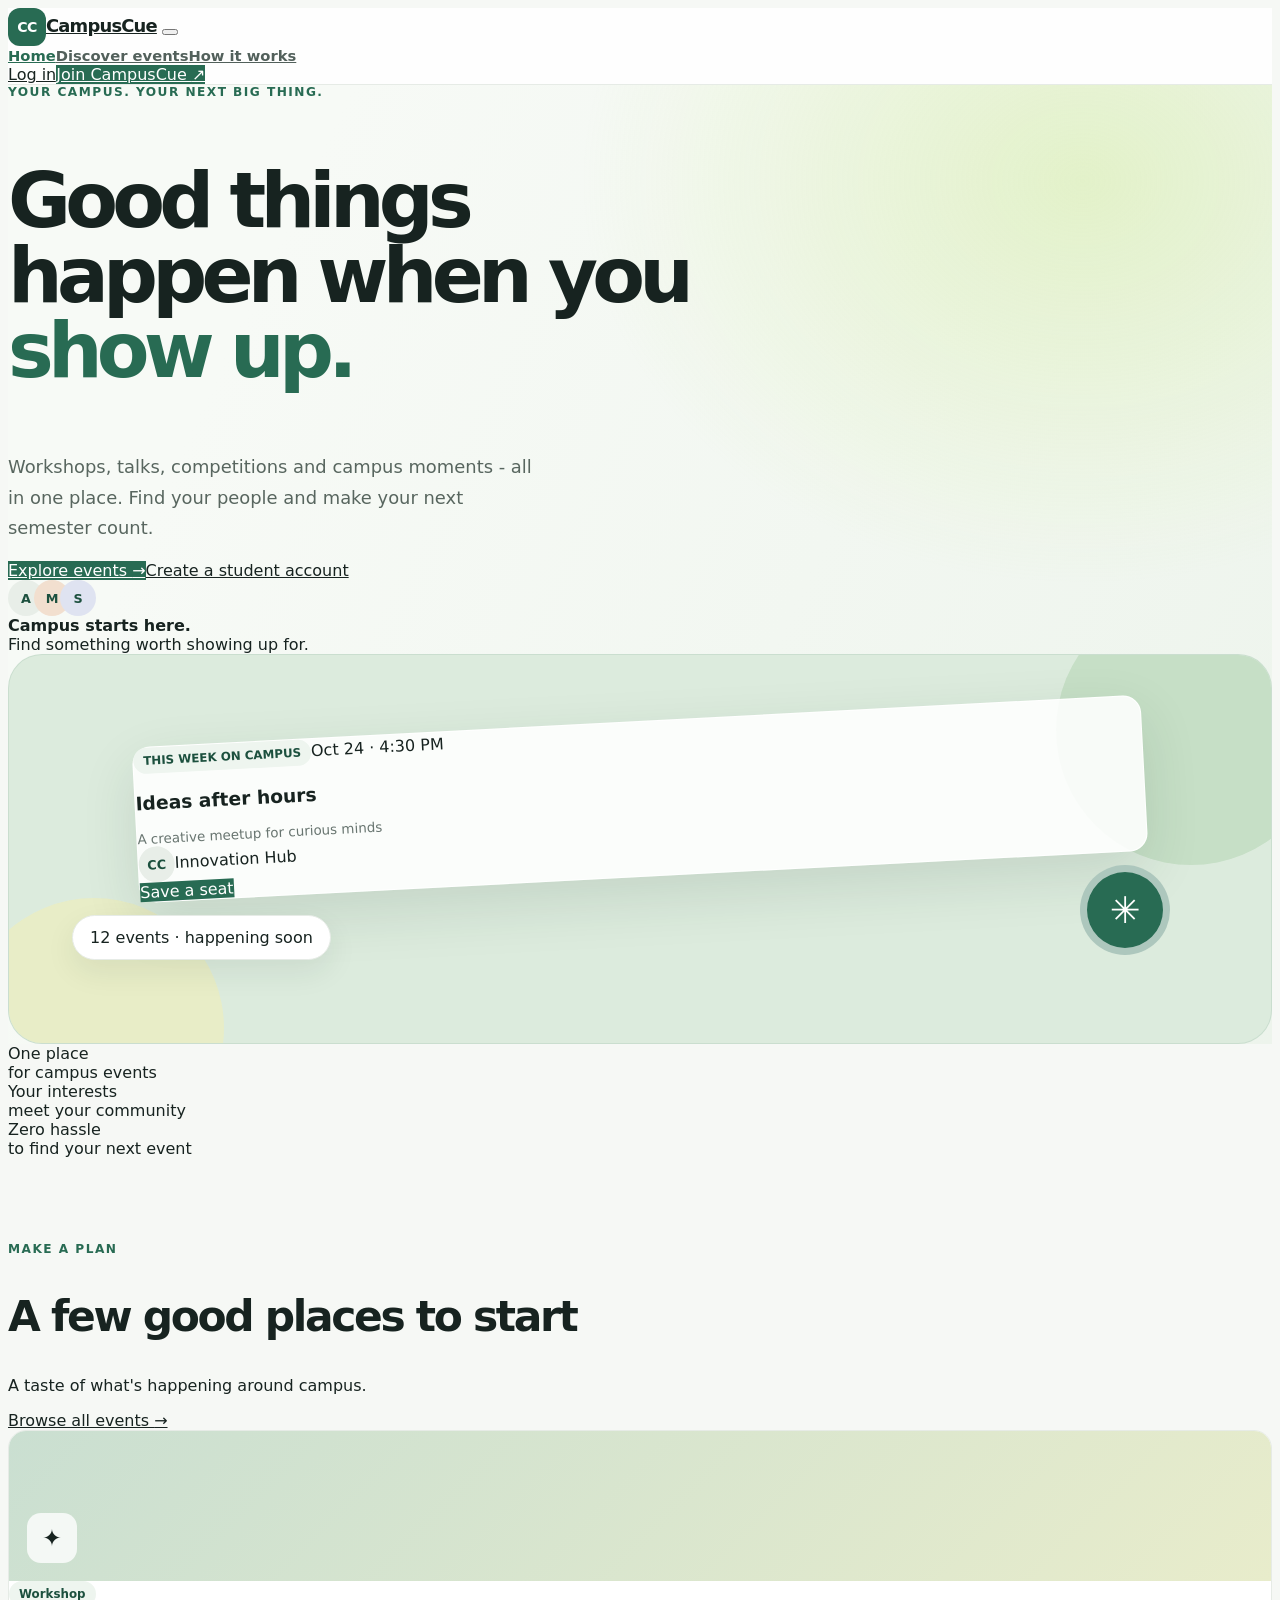
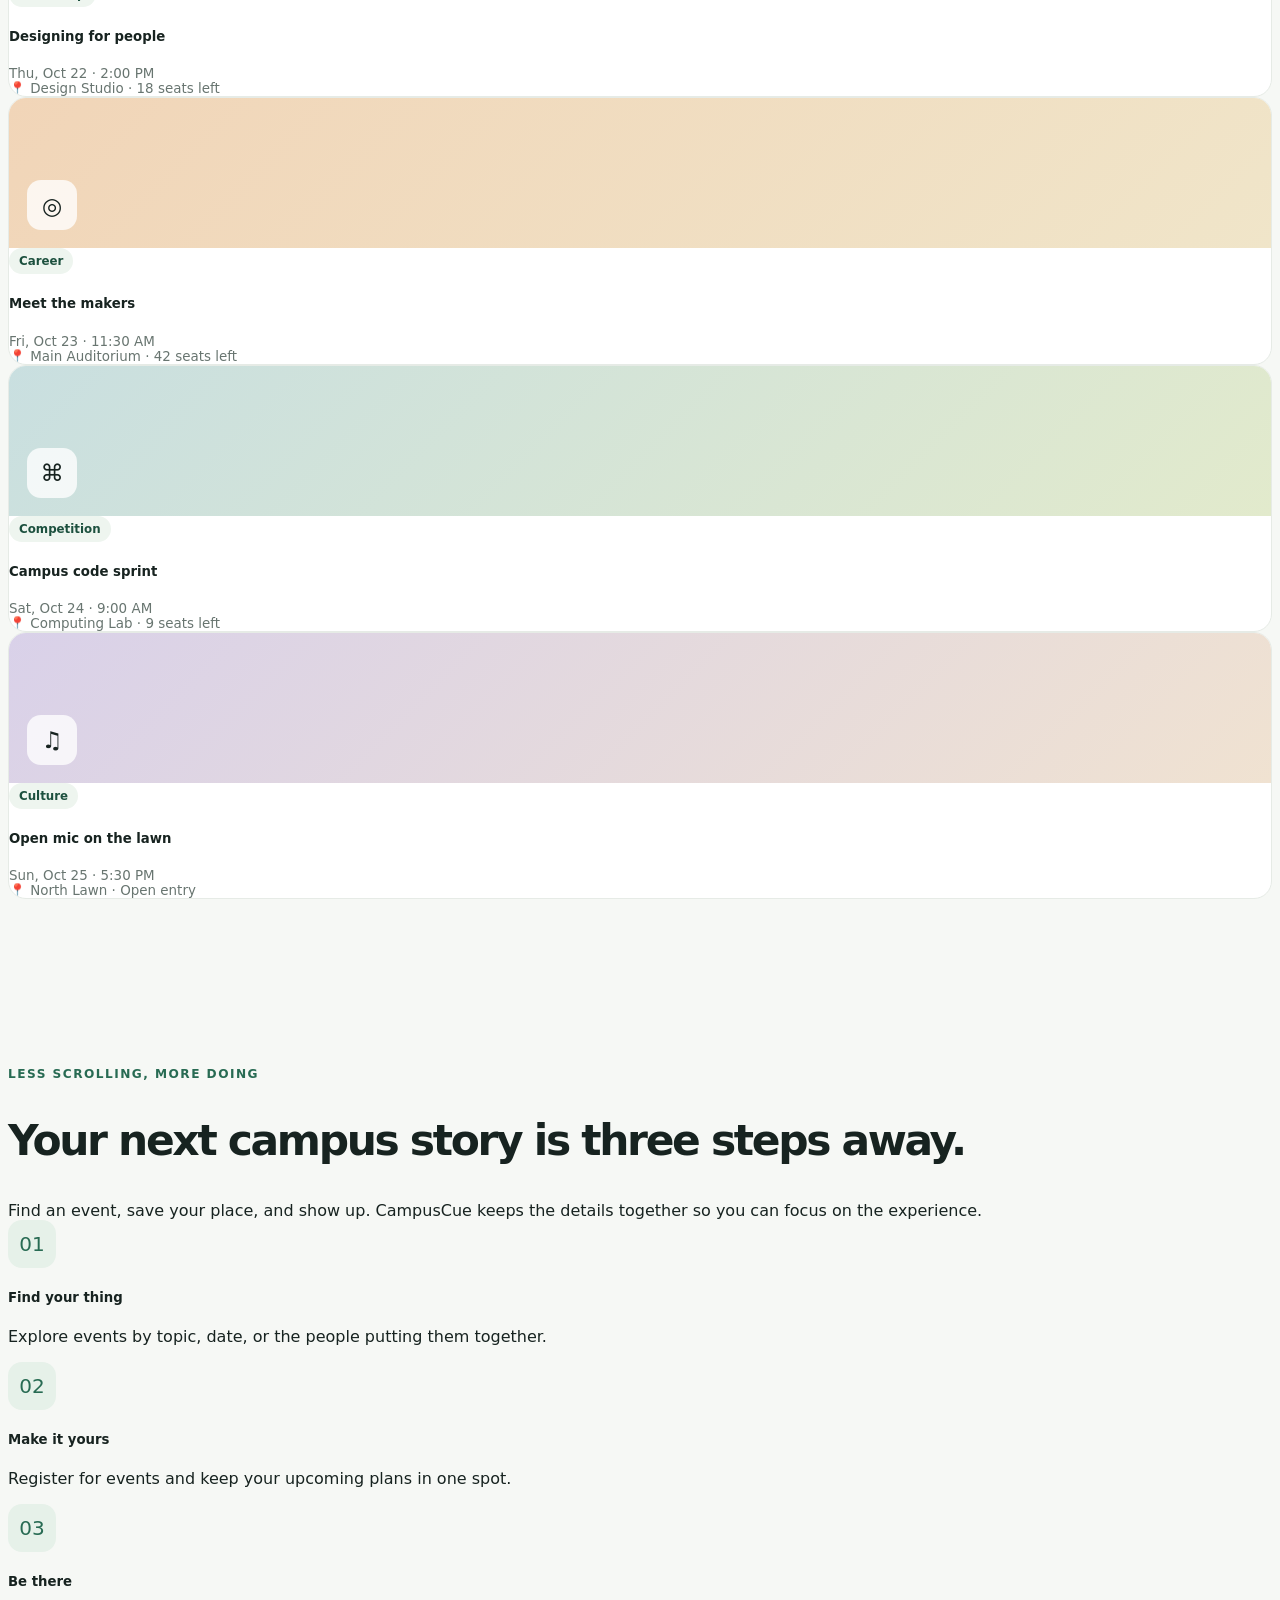
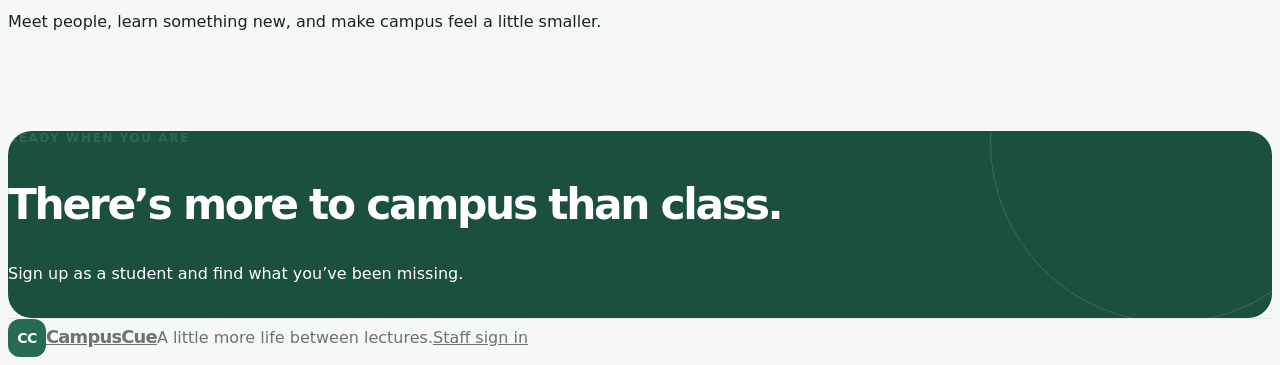
==== wwwroot/static/index.html @ 70c1e943 "First deliverable: add wwwroot/static folder" ====
<!doctype html>
<html lang="en">
<head>
  <meta charset="utf-8"><meta name="viewport" content="width=device-width, initial-scale=1">
  <meta name="description" content="Find and join the moments that make campus life memorable.">
  <title>CampusCue | Campus life, in the know</title>
  <link href="../lib/bootstrap/dist/css/bootstrap.min.css" rel="stylesheet"><link href="assets/campuscue.css" rel="stylesheet">
</head>
<body>
<nav class="navbar navbar-expand-lg site-nav sticky-top"><div class="container py-2">
  <a class="navbar-brand d-flex align-items-center gap-2" href="index.html"><span class="brand-mark">CC</span><span class="brand-name">CampusCue</span></a>
  <button class="navbar-toggler" type="button" data-bs-toggle="collapse" data-bs-target="#publicNav" aria-controls="publicNav" aria-expanded="false" aria-label="Toggle navigation"><span class="navbar-toggler-icon"></span></button>
  <div class="collapse navbar-collapse" id="publicNav"><div class="navbar-nav mx-auto gap-lg-3"><a class="nav-link active" href="index.html">Home</a><a class="nav-link" href="#events">Discover events</a><a class="nav-link" href="#how-it-works">How it works</a></div><div class="d-flex gap-2 mt-3 mt-lg-0"><a class="btn btn-outline-success px-3" href="login.html">Log in</a><a class="btn btn-brand px-3" href="signup.html">Join CampusCue <span aria-hidden="true">↗</span></a></div></div>
</div></nav>
<main>
  <section class="hero py-5 py-lg-0"><div class="container"><div class="row align-items-center g-4 py-lg-5" style="min-height:610px">
    <div class="col-lg-6 py-4"><div class="eyebrow mb-3">Your campus. Your next big thing.</div><h1>Good things happen when you <span style="color:var(--green)">show up.</span></h1><p class="lead mt-4">Workshops, talks, competitions and campus moments - all in one place. Find your people and make your next semester count.</p><div class="d-flex flex-wrap gap-3 mt-4"><a class="btn btn-brand btn-lg px-4" href="#events">Explore events <span aria-hidden="true">→</span></a><a class="btn btn-outline-dark btn-lg px-4" href="signup.html">Create a student account</a></div><div class="d-flex align-items-center gap-3 mt-5"><div class="d-flex"><span class="avatar border border-2 border-white">A</span><span class="avatar border border-2 border-white" style="margin-left:-10px;background:#f2dfcf">M</span><span class="avatar border border-2 border-white" style="margin-left:-10px;background:#dfe3f1">S</span></div><div class="small text-secondary"><strong class="text-dark">Campus starts here.</strong><br>Find something worth showing up for.</div></div></div>
    <div class="col-lg-6"><div class="hero-art"><div class="art-note art-main p-4"><div class="d-flex justify-content-between align-items-center"><span class="category-chip">THIS WEEK ON CAMPUS</span><span class="text-secondary small">Oct 24 · 4:30 PM</span></div><h3 class="mt-3 mb-1 fw-bold">Ideas after hours</h3><div class="event-meta">A creative meetup for curious minds</div><div class="d-flex justify-content-between align-items-center mt-4"><div class="d-flex align-items-center gap-2"><span class="avatar">CC</span><span class="small fw-semibold">Innovation Hub</span></div><span class="btn btn-sm btn-brand rounded-pill px-3">Save a seat</span></div></div><span class="event-orb" aria-hidden="true">✳</span><div class="stat-pill"><span class="fw-bold">12 events</span><span class="text-secondary small"> · happening soon</span></div></div></div>
  </div></div></section>
  <section class="py-4 bg-white border-bottom"><div class="container"><div class="row g-3 text-center"><div class="col-4"><div class="fw-bold fs-4">One place</div><div class="small text-secondary">for campus events</div></div><div class="col-4 border-start border-end"><div class="fw-bold fs-4">Your interests</div><div class="small text-secondary">meet your community</div></div><div class="col-4"><div class="fw-bold fs-4">Zero hassle</div><div class="small text-secondary">to find your next event</div></div></div></div></section>
  <section class="section-pad" id="events"><div class="container"><div class="d-flex flex-wrap justify-content-between align-items-end gap-3 mb-4"><div><div class="eyebrow mb-2">Make a plan</div><h2 class="section-title mb-2">A few good places to start</h2><p class="text-secondary mb-0">A taste of what's happening around campus.</p></div><a href="login.html" class="btn btn-outline-success">Browse all events <span aria-hidden="true">→</span></a></div><div class="row g-4">
    <div class="col-md-6 col-lg-3"><article class="event-card"><div class="event-cover"><span class="cover-icon">✦</span></div><div class="p-3"><span class="category-chip">Workshop</span><h5 class="fw-bold mt-3 mb-2">Designing for people</h5><div class="event-meta mb-2">Thu, Oct 22 · 2:00 PM</div><div class="event-meta">📍 Design Studio · 18 seats left</div></div></article></div>
    <div class="col-md-6 col-lg-3"><article class="event-card"><div class="event-cover orange"><span class="cover-icon">◎</span></div><div class="p-3"><span class="category-chip">Career</span><h5 class="fw-bold mt-3 mb-2">Meet the makers</h5><div class="event-meta mb-2">Fri, Oct 23 · 11:30 AM</div><div class="event-meta">📍 Main Auditorium · 42 seats left</div></div></article></div>
    <div class="col-md-6 col-lg-3"><article class="event-card"><div class="event-cover blue"><span class="cover-icon">⌘</span></div><div class="p-3"><span class="category-chip">Competition</span><h5 class="fw-bold mt-3 mb-2">Campus code sprint</h5><div class="event-meta mb-2">Sat, Oct 24 · 9:00 AM</div><div class="event-meta">📍 Computing Lab · 9 seats left</div></div></article></div>
    <div class="col-md-6 col-lg-3"><article class="event-card"><div class="event-cover purple"><span class="cover-icon">♫</span></div><div class="p-3"><span class="category-chip">Culture</span><h5 class="fw-bold mt-3 mb-2">Open mic on the lawn</h5><div class="event-meta mb-2">Sun, Oct 25 · 5:30 PM</div><div class="event-meta">📍 North Lawn · Open entry</div></div></article></div>
  </div></div></section>
  <section class="section-pad bg-white" id="how-it-works"><div class="container"><div class="row align-items-end mb-5"><div class="col-lg-7"><div class="eyebrow mb-2">Less scrolling, more doing</div><h2 class="section-title mb-0">Your next campus story is three steps away.</h2></div><div class="col-lg-5 mt-3 mt-lg-0 text-secondary">Find an event, save your place, and show up. CampusCue keeps the details together so you can focus on the experience.</div></div><div class="row g-4"><div class="col-md-4"><div class="feature-icon mb-3">01</div><h5 class="fw-bold">Find your thing</h5><p class="text-secondary mb-0">Explore events by topic, date, or the people putting them together.</p></div><div class="col-md-4"><div class="feature-icon mb-3">02</div><h5 class="fw-bold">Make it yours</h5><p class="text-secondary mb-0">Register for events and keep your upcoming plans in one spot.</p></div><div class="col-md-4"><div class="feature-icon mb-3">03</div><h5 class="fw-bold">Be there</h5><p class="text-secondary mb-0">Meet people, learn something new, and make campus feel a little smaller.</p></div></div></div></section>
  <section class="pb-5"><div class="container"><div class="cta-band p-4 p-md-5"><div class="row align-items-center position-relative" style="z-index:1"><div class="col-lg-8"><div class="eyebrow text-white-50 mb-2">Ready when you are</div><h2 class="section-title text-white mb-2">There’s more to campus than class.</h2><p class="text-white-50 mb-lg-0">Sign up as a student and find what you’ve been missing.</p></div><div class="col-lg-4 text-lg-end mt-4 mt-lg-0"><a href="signup.html" class="btn btn-light btn-lg px-4" style="color:var(--green-dark)">Join CampusCue <span aria-hidden="true">→</span></a></div></div></div></div></section>
</main>
<footer class="footer py-4 bg-white"><div class="container d-flex flex-wrap justify-content-between gap-3"><a class="d-flex align-items-center gap-2 text-decoration-none" href="index.html"><span class="brand-mark">CC</span><span class="brand-name">CampusCue</span></a><span class="small align-self-center">A little more life between lectures.</span><a class="small align-self-center text-decoration-none" href="login.html">Staff sign in</a></div></footer>
<script src="../lib/bootstrap/dist/js/bootstrap.bundle.min.js"></script>
</body></html>
---- wwwroot/static/assets/campuscue.css ----
:root {
  --ink: #172320;
  --muted: #687570;
  --paper: #f6f8f5;
  --line: #e6ebe6;
  --green: #286b53;
  --green-dark: #1c503e;
  --mint: #e6f1e9;
  --lime: #cbe98a;
  --orange: #e9a875;
}

* { box-sizing: border-box; }
body { background: var(--paper); color: var(--ink); font-family: Inter, ui-sans-serif, system-ui, -apple-system, "Segoe UI", sans-serif; }
a { color: inherit; }
.site-nav { background: rgba(255,255,255,.92); border-bottom: 1px solid var(--line); }
.brand-mark { align-items: center; background: var(--green); border-radius: 12px; color: white; display: inline-flex; font-size: .88rem; font-weight: 800; height: 38px; justify-content: center; letter-spacing: -.04em; width: 38px; }
.brand-name { font-size: 1.12rem; font-weight: 750; letter-spacing: -.045em; }
.nav-link { color: #52605b; font-size: .92rem; font-weight: 550; }
.nav-link:hover, .nav-link.active { color: var(--green); }
.btn-brand { background: var(--green); border-color: var(--green); color: white; }
.btn-brand:hover, .btn-brand:focus { background: var(--green-dark); border-color: var(--green-dark); color: white; }
.btn-soft { background: var(--mint); border: 1px solid transparent; color: var(--green-dark); }
.btn-soft:hover { background: #d8eadd; color: var(--green-dark); }
.eyebrow { color: var(--green); font-size: .76rem; font-weight: 750; letter-spacing: .12em; text-transform: uppercase; }
.hero { background: radial-gradient(ellipse at 85% 10%, rgba(203,233,138,.38), transparent 33%), linear-gradient(115deg,#f7faf6 20%,#edf4ec 100%); overflow: hidden; }
.hero h1 { font-size: clamp(2.8rem, 6vw, 5.2rem); letter-spacing: -.075em; line-height: .98; max-width: 710px; }
.hero p.lead { color: #58665f; font-size: 1.12rem; line-height: 1.7; max-width: 540px; }
.hero-art { background: #dcebdd; border: 1px solid rgba(40,107,83,.1); border-radius: 34px; min-height: 390px; overflow: hidden; position: relative; }
.hero-art:before { background: #c6dfc6; border-radius: 50%; content: ""; height: 270px; position: absolute; right: -55px; top: -60px; width: 270px; }
.hero-art:after { background: #e8edc7; border-radius: 50%; bottom: -115px; content: ""; height: 260px; left: -45px; position: absolute; width: 260px; }
.art-note { background: rgba(255,255,255,.88); border: 1px solid rgba(255,255,255,.9); border-radius: 18px; box-shadow: 0 20px 55px rgba(27,61,44,.12); position: absolute; z-index: 1; }
.art-main { left: 10%; right: 10%; top: 17%; transform: rotate(-3deg); }
.event-orb { align-items: center; background: var(--green); border: 7px solid rgba(255,255,255,.62); border-radius: 50%; color: white; display: flex; font-size: 2.3rem; height: 90px; justify-content: center; position: absolute; right: 8%; top: 54%; width: 90px; z-index: 2; }
.stat-pill { background: white; border: 1px solid var(--line); border-radius: 999px; box-shadow: 0 12px 30px rgba(25,48,34,.08); left: 5%; padding: 12px 17px; position: absolute; top: 67%; z-index: 2; }
.section-pad { padding: 84px 0; }
.section-title { font-size: clamp(1.85rem,3.4vw,2.65rem); letter-spacing: -.055em; }
.event-card, .surface { background: white; border: 1px solid var(--line); border-radius: 18px; }
.event-card { height: 100%; overflow: hidden; transition: transform .2s, box-shadow .2s; }
.event-card:hover { box-shadow: 0 15px 35px rgba(33,59,44,.09); transform: translateY(-4px); }
.event-cover { align-items: flex-end; background: linear-gradient(135deg,#cadfd1,#e8eccb); display: flex; height: 150px; padding: 18px; }
.event-cover.orange { background: linear-gradient(135deg,#f1d5b8,#f0e5c9); }
.event-cover.blue { background: linear-gradient(135deg,#c9dfe0,#e2eacc); }
.event-cover.purple { background: linear-gradient(135deg,#d9d1e9,#f0e2d1); }
.cover-icon { align-items: center; background: rgba(255,255,255,.78); border-radius: 14px; display: flex; font-size: 1.45rem; height: 50px; justify-content: center; width: 50px; }
.category-chip { background: #eef5ef; border-radius: 999px; color: var(--green-dark); display: inline-block; font-size: .74rem; font-weight: 700; padding: 6px 10px; }
.event-meta { color: var(--muted); font-size: .84rem; }
.feature-icon { align-items: center; background: var(--mint); border-radius: 14px; color: var(--green); display: inline-flex; font-size: 1.25rem; height: 48px; justify-content: center; width: 48px; }
.cta-band { background: var(--green-dark); border-radius: 24px; color: white; overflow: hidden; position: relative; }
.cta-band:after { border: 1px solid rgba(255,255,255,.14); border-radius: 50%; content: ""; height: 360px; position: absolute; right: -80px; top: -170px; width: 360px; }
.footer { border-top: 1px solid var(--line); color: var(--muted); }
.auth-shell { min-height: calc(100vh - 70px); }
.auth-panel { background: white; border: 1px solid var(--line); border-radius: 22px; box-shadow: 0 24px 70px rgba(23,48,33,.08); }
.auth-aside { background: var(--green-dark); border-radius: 22px 0 0 22px; color: white; min-height: 100%; overflow: hidden; position: relative; }
.auth-aside:after { border: 1px solid rgba(255,255,255,.16); border-radius: 50%; bottom: -155px; content: ""; height: 350px; left: -90px; position: absolute; width: 350px; }
.form-control, .form-select { border-color: #dfe6e0; border-radius: 10px; min-height: 48px; }
.form-control:focus, .form-select:focus { border-color: #77a991; box-shadow: 0 0 0 .2rem rgba(40,107,83,.12); }
.form-label { font-size: .88rem; font-weight: 650; }
.app-shell { min-height: 100vh; }
.app-sidebar { background: white; border-right: 1px solid var(--line); min-height: calc(100vh - 67px); }
.side-link { border-radius: 10px; color: #66736d; display: flex; font-size: .9rem; font-weight: 600; gap: 12px; padding: 11px 13px; text-decoration: none; }
.side-link:hover, .side-link.active { background: var(--mint); color: var(--green-dark); }
.side-icon { color: #799087; display: inline-block; text-align: center; width: 20px; }
.dashboard-content { padding: 34px clamp(18px,3vw,42px); }
.metric-card { background: white; border: 1px solid var(--line); border-radius: 16px; height: 100%; padding: 20px; }
.metric-label { color: var(--muted); font-size: .82rem; font-weight: 600; }
.metric-value { font-size: 1.9rem; font-weight: 750; letter-spacing: -.05em; }
.metric-icon { align-items: center; background: var(--mint); border-radius: 12px; color: var(--green); display: inline-flex; height: 42px; justify-content: center; width: 42px; }
.table>:not(caption)>*>* { padding: 14px 16px; }
.table thead th { color: #78847e; font-size: .75rem; font-weight: 700; letter-spacing: .06em; text-transform: uppercase; white-space: nowrap; }
.badge-soft-green { background: #e8f3e9; color: #296346; }
.badge-soft-orange { background: #fbf0df; color: #8c5e24; }
.badge-soft-blue { background: #e7f0f4; color: #3a6378; }
.avatar { align-items: center; background: #e8eee8; border-radius: 50%; color: var(--green-dark); display: inline-flex; font-size: .8rem; font-weight: 750; height: 36px; justify-content: center; width: 36px; }
.mini-bar { background: #eaf0e9; border-radius: 999px; height: 8px; overflow: hidden; }
.mini-bar span { background: var(--green); border-radius: inherit; display: block; height: 100%; }
@media(max-width:767.98px) { .hero-art { margin-top: 28px; min-height: 300px; } .section-pad { padding: 60px 0; } .auth-aside { border-radius: 22px 22px 0 0; min-height: 220px; } .auth-panel { border-radius: 22px; } .app-sidebar { min-height: 0; } }
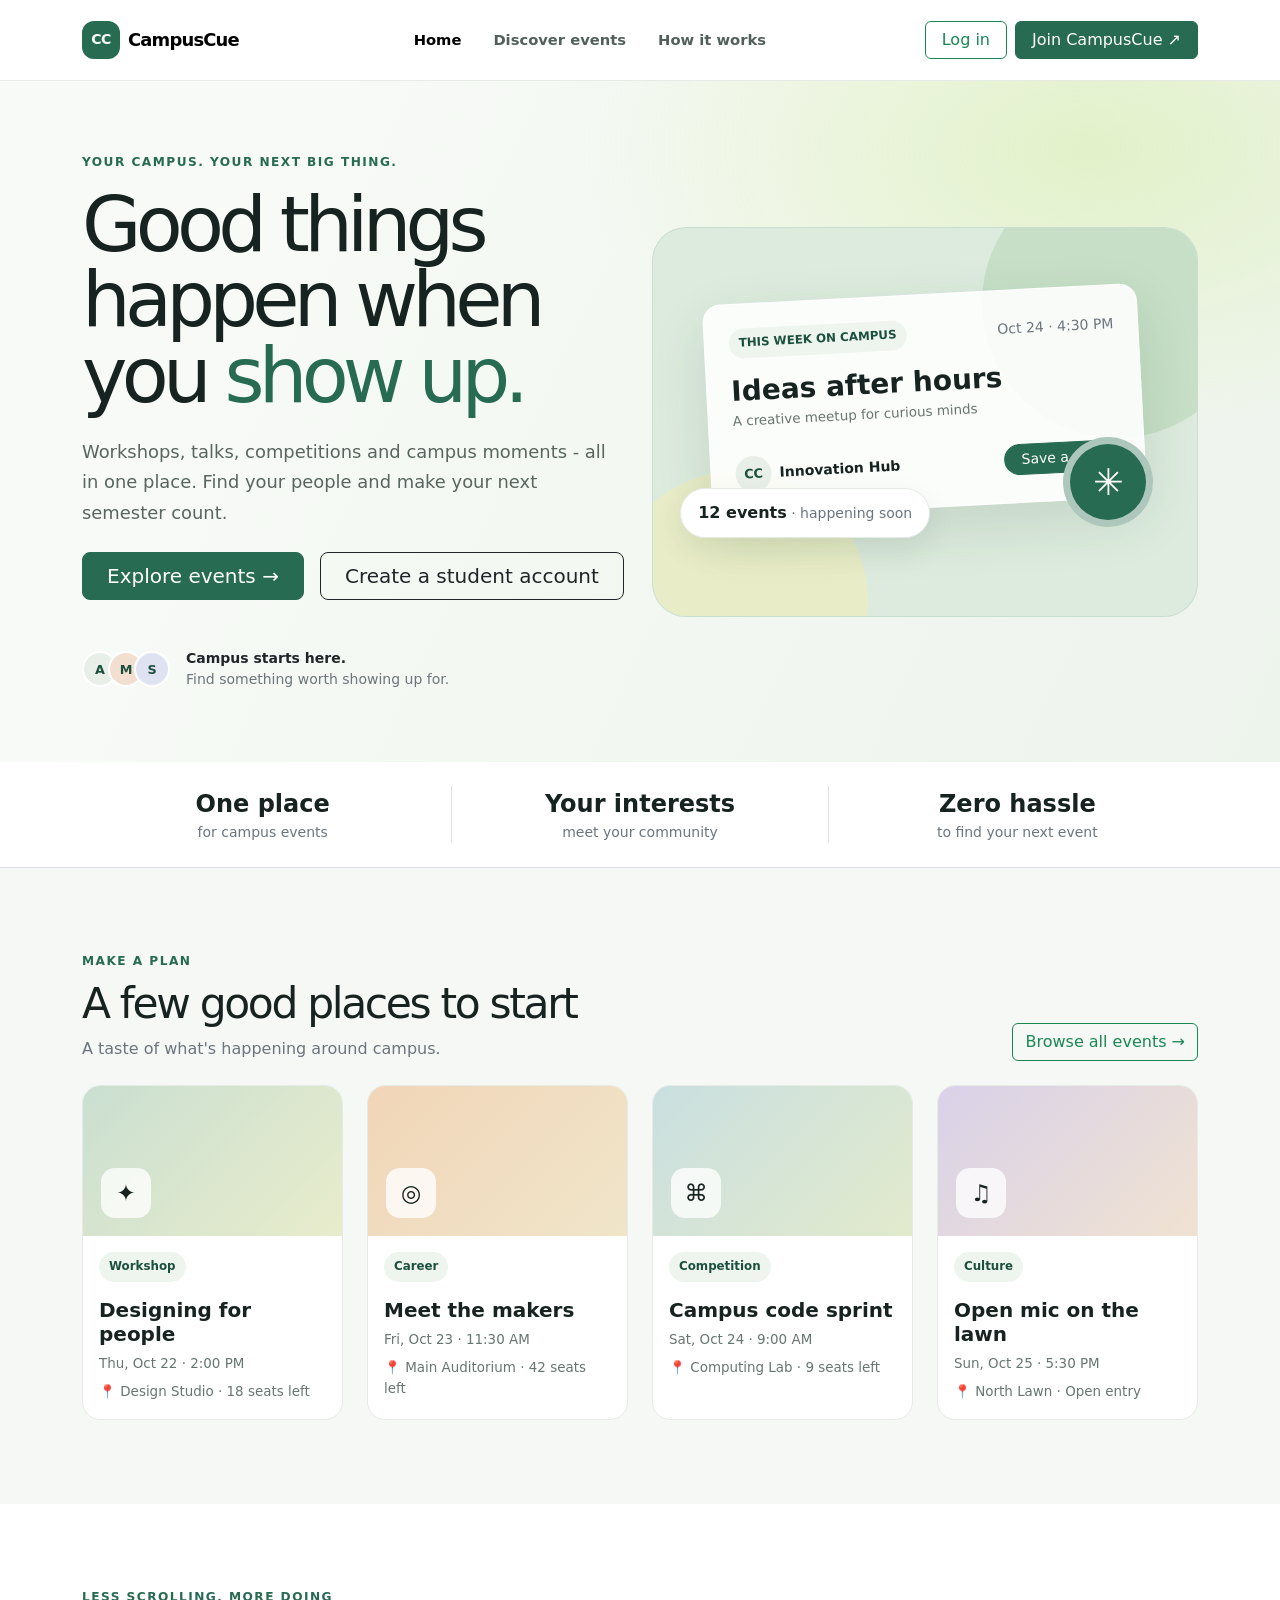
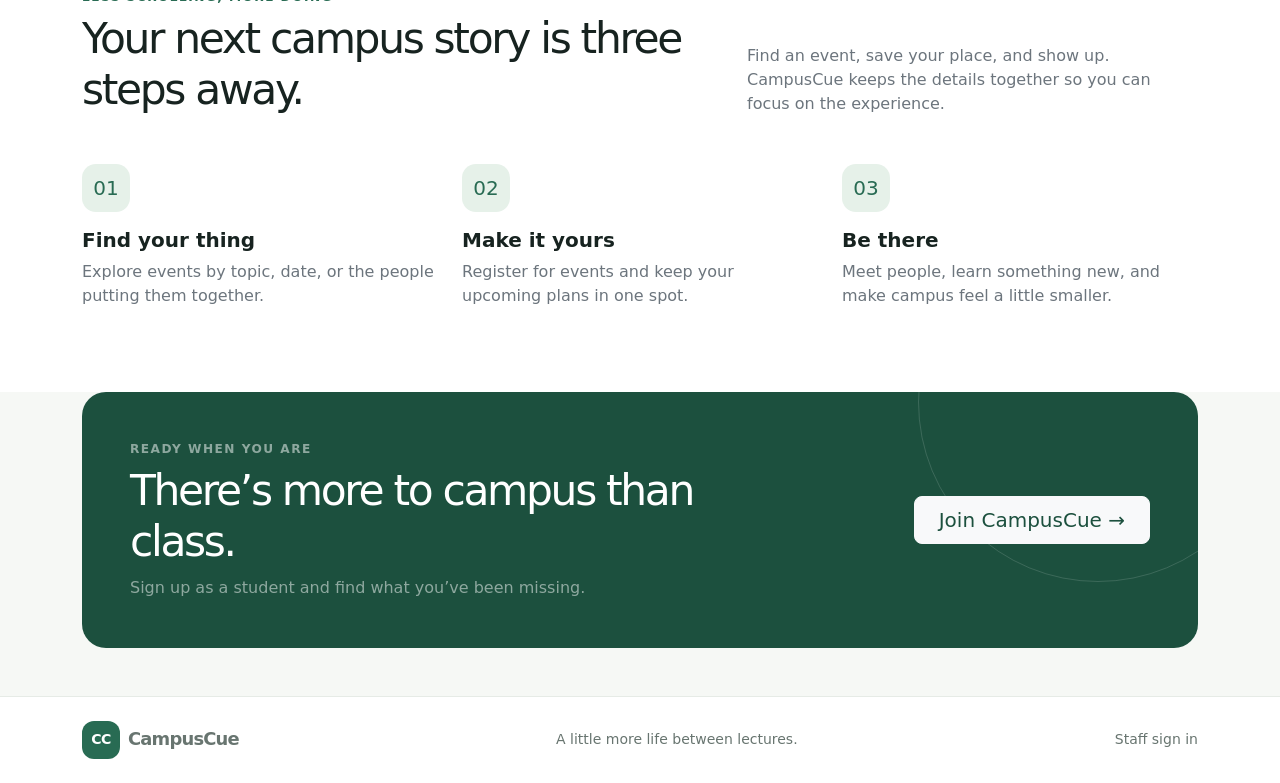
==== commit 602e7d06: "Deliverable - 3 21/11/2026" ====
--- a/wwwroot/static/index.html
+++ b/wwwroot/static/index.html
@@ -1,32 +1,223 @@
 <!doctype html>
 <html lang="en">
 <head>
-  <meta charset="utf-8"><meta name="viewport" content="width=device-width, initial-scale=1">
-  <meta name="description" content="Find and join the moments that make campus life memorable.">
-  <title>CampusCue | Campus life, in the know</title>
-  <link href="../lib/bootstrap/dist/css/bootstrap.min.css" rel="stylesheet"><link href="assets/campuscue.css" rel="stylesheet">
+    <meta charset="utf-8" />
+    <meta name="viewport" content="width=device-width, initial-scale=1" />
+    <meta name="description" content="Find and join the moments that make campus life memorable." />
+    <title>CampusCue | Campus life, in the know</title>
+    <link href="../lib/bootstrap/dist/css/bootstrap.min.css" rel="stylesheet" />
+    <link href="assets/campuscue.css" rel="stylesheet" />
 </head>
 <body>
-<nav class="navbar navbar-expand-lg site-nav sticky-top"><div class="container py-2">
-  <a class="navbar-brand d-flex align-items-center gap-2" href="index.html"><span class="brand-mark">CC</span><span class="brand-name">CampusCue</span></a>
-  <button class="navbar-toggler" type="button" data-bs-toggle="collapse" data-bs-target="#publicNav" aria-controls="publicNav" aria-expanded="false" aria-label="Toggle navigation"><span class="navbar-toggler-icon"></span></button>
-  <div class="collapse navbar-collapse" id="publicNav"><div class="navbar-nav mx-auto gap-lg-3"><a class="nav-link active" href="index.html">Home</a><a class="nav-link" href="#events">Discover events</a><a class="nav-link" href="#how-it-works">How it works</a></div><div class="d-flex gap-2 mt-3 mt-lg-0"><a class="btn btn-outline-success px-3" href="login.html">Log in</a><a class="btn btn-brand px-3" href="signup.html">Join CampusCue <span aria-hidden="true">↗</span></a></div></div>
-</div></nav>
-<main>
-  <section class="hero py-5 py-lg-0"><div class="container"><div class="row align-items-center g-4 py-lg-5" style="min-height:610px">
-    <div class="col-lg-6 py-4"><div class="eyebrow mb-3">Your campus. Your next big thing.</div><h1>Good things happen when you <span style="color:var(--green)">show up.</span></h1><p class="lead mt-4">Workshops, talks, competitions and campus moments - all in one place. Find your people and make your next semester count.</p><div class="d-flex flex-wrap gap-3 mt-4"><a class="btn btn-brand btn-lg px-4" href="#events">Explore events <span aria-hidden="true">→</span></a><a class="btn btn-outline-dark btn-lg px-4" href="signup.html">Create a student account</a></div><div class="d-flex align-items-center gap-3 mt-5"><div class="d-flex"><span class="avatar border border-2 border-white">A</span><span class="avatar border border-2 border-white" style="margin-left:-10px;background:#f2dfcf">M</span><span class="avatar border border-2 border-white" style="margin-left:-10px;background:#dfe3f1">S</span></div><div class="small text-secondary"><strong class="text-dark">Campus starts here.</strong><br>Find something worth showing up for.</div></div></div>
-    <div class="col-lg-6"><div class="hero-art"><div class="art-note art-main p-4"><div class="d-flex justify-content-between align-items-center"><span class="category-chip">THIS WEEK ON CAMPUS</span><span class="text-secondary small">Oct 24 · 4:30 PM</span></div><h3 class="mt-3 mb-1 fw-bold">Ideas after hours</h3><div class="event-meta">A creative meetup for curious minds</div><div class="d-flex justify-content-between align-items-center mt-4"><div class="d-flex align-items-center gap-2"><span class="avatar">CC</span><span class="small fw-semibold">Innovation Hub</span></div><span class="btn btn-sm btn-brand rounded-pill px-3">Save a seat</span></div></div><span class="event-orb" aria-hidden="true">✳</span><div class="stat-pill"><span class="fw-bold">12 events</span><span class="text-secondary small"> · happening soon</span></div></div></div>
-  </div></div></section>
-  <section class="py-4 bg-white border-bottom"><div class="container"><div class="row g-3 text-center"><div class="col-4"><div class="fw-bold fs-4">One place</div><div class="small text-secondary">for campus events</div></div><div class="col-4 border-start border-end"><div class="fw-bold fs-4">Your interests</div><div class="small text-secondary">meet your community</div></div><div class="col-4"><div class="fw-bold fs-4">Zero hassle</div><div class="small text-secondary">to find your next event</div></div></div></div></section>
-  <section class="section-pad" id="events"><div class="container"><div class="d-flex flex-wrap justify-content-between align-items-end gap-3 mb-4"><div><div class="eyebrow mb-2">Make a plan</div><h2 class="section-title mb-2">A few good places to start</h2><p class="text-secondary mb-0">A taste of what's happening around campus.</p></div><a href="login.html" class="btn btn-outline-success">Browse all events <span aria-hidden="true">→</span></a></div><div class="row g-4">
-    <div class="col-md-6 col-lg-3"><article class="event-card"><div class="event-cover"><span class="cover-icon">✦</span></div><div class="p-3"><span class="category-chip">Workshop</span><h5 class="fw-bold mt-3 mb-2">Designing for people</h5><div class="event-meta mb-2">Thu, Oct 22 · 2:00 PM</div><div class="event-meta">📍 Design Studio · 18 seats left</div></div></article></div>
-    <div class="col-md-6 col-lg-3"><article class="event-card"><div class="event-cover orange"><span class="cover-icon">◎</span></div><div class="p-3"><span class="category-chip">Career</span><h5 class="fw-bold mt-3 mb-2">Meet the makers</h5><div class="event-meta mb-2">Fri, Oct 23 · 11:30 AM</div><div class="event-meta">📍 Main Auditorium · 42 seats left</div></div></article></div>
-    <div class="col-md-6 col-lg-3"><article class="event-card"><div class="event-cover blue"><span class="cover-icon">⌘</span></div><div class="p-3"><span class="category-chip">Competition</span><h5 class="fw-bold mt-3 mb-2">Campus code sprint</h5><div class="event-meta mb-2">Sat, Oct 24 · 9:00 AM</div><div class="event-meta">📍 Computing Lab · 9 seats left</div></div></article></div>
-    <div class="col-md-6 col-lg-3"><article class="event-card"><div class="event-cover purple"><span class="cover-icon">♫</span></div><div class="p-3"><span class="category-chip">Culture</span><h5 class="fw-bold mt-3 mb-2">Open mic on the lawn</h5><div class="event-meta mb-2">Sun, Oct 25 · 5:30 PM</div><div class="event-meta">📍 North Lawn · Open entry</div></div></article></div>
-  </div></div></section>
-  <section class="section-pad bg-white" id="how-it-works"><div class="container"><div class="row align-items-end mb-5"><div class="col-lg-7"><div class="eyebrow mb-2">Less scrolling, more doing</div><h2 class="section-title mb-0">Your next campus story is three steps away.</h2></div><div class="col-lg-5 mt-3 mt-lg-0 text-secondary">Find an event, save your place, and show up. CampusCue keeps the details together so you can focus on the experience.</div></div><div class="row g-4"><div class="col-md-4"><div class="feature-icon mb-3">01</div><h5 class="fw-bold">Find your thing</h5><p class="text-secondary mb-0">Explore events by topic, date, or the people putting them together.</p></div><div class="col-md-4"><div class="feature-icon mb-3">02</div><h5 class="fw-bold">Make it yours</h5><p class="text-secondary mb-0">Register for events and keep your upcoming plans in one spot.</p></div><div class="col-md-4"><div class="feature-icon mb-3">03</div><h5 class="fw-bold">Be there</h5><p class="text-secondary mb-0">Meet people, learn something new, and make campus feel a little smaller.</p></div></div></div></section>
-  <section class="pb-5"><div class="container"><div class="cta-band p-4 p-md-5"><div class="row align-items-center position-relative" style="z-index:1"><div class="col-lg-8"><div class="eyebrow text-white-50 mb-2">Ready when you are</div><h2 class="section-title text-white mb-2">There’s more to campus than class.</h2><p class="text-white-50 mb-lg-0">Sign up as a student and find what you’ve been missing.</p></div><div class="col-lg-4 text-lg-end mt-4 mt-lg-0"><a href="signup.html" class="btn btn-light btn-lg px-4" style="color:var(--green-dark)">Join CampusCue <span aria-hidden="true">→</span></a></div></div></div></div></section>
-</main>
-<footer class="footer py-4 bg-white"><div class="container d-flex flex-wrap justify-content-between gap-3"><a class="d-flex align-items-center gap-2 text-decoration-none" href="index.html"><span class="brand-mark">CC</span><span class="brand-name">CampusCue</span></a><span class="small align-self-center">A little more life between lectures.</span><a class="small align-self-center text-decoration-none" href="login.html">Staff sign in</a></div></footer>
-<script src="../lib/bootstrap/dist/js/bootstrap.bundle.min.js"></script>
-</body></html>
+    <nav class="navbar navbar-expand-lg site-nav sticky-top">
+        <div class="container py-2">
+            <a class="navbar-brand d-flex align-items-center gap-2" href="index.html"><span class="brand-mark">CC</span><span class="brand-name">CampusCue</span></a>
+            <button class="navbar-toggler"
+                    type="button"
+                    data-bs-toggle="collapse"
+                    data-bs-target="#publicNav"
+                    aria-controls="publicNav"
+                    aria-expanded="false"
+                    aria-label="Toggle navigation">
+                <span class="navbar-toggler-icon"></span>
+            </button>
+            <div class="collapse navbar-collapse" id="publicNav">
+                <div class="navbar-nav mx-auto gap-lg-3">
+                    <a class="nav-link active" href="index.html">Home</a><a class="nav-link" href="#events">Discover events</a><a class="nav-link" href="#how-it-works">How it works</a>
+                </div>
+                <div class="d-flex gap-2 mt-3 mt-lg-0">
+                    <a class="btn btn-outline-success px-3" href="login.html">Log in</a><a class="btn btn-brand px-3" href="signup.html">Join CampusCue <span aria-hidden="true">↗</span></a>
+                </div>
+            </div>
+        </div>
+    </nav>
+    <main>
+        <section class="hero py-5 py-lg-0">
+            <div class="container">
+                <div class="row align-items-center g-4 py-lg-5" style="min-height: 610px">
+                    <div class="col-lg-6 py-4">
+                        <div class="eyebrow mb-3">Your campus. Your next big thing.</div>
+                        <h1>Good things happen when you <span style="color: var(--green)">show up.</span></h1>
+                        <p class="lead mt-4">
+                            Workshops, talks, competitions and campus moments - all in one place. Find your people
+                            and make your next semester count.
+                        </p>
+                        <div class="d-flex flex-wrap gap-3 mt-4">
+                            <a class="btn btn-brand btn-lg px-4" href="#events">Explore events <span aria-hidden="true">→</span></a><a class="btn btn-outline-dark btn-lg px-4" href="signup.html">Create a student account</a>
+                        </div>
+                        <div class="d-flex align-items-center gap-3 mt-5">
+                            <div class="d-flex">
+                                <span class="avatar border border-2 border-white">A</span><span class="avatar border border-2 border-white"
+                                                                                                style="margin-left: -10px; background: #f2dfcf">M</span><span class="avatar border border-2 border-white"
+                                                                                                                                                              style="margin-left: -10px; background: #dfe3f1">S</span>
+                            </div>
+                            <div class="small text-secondary">
+                                <strong class="text-dark">Campus starts here.</strong><br />Find something worth
+                                showing up for.
+                            </div>
+                        </div>
+                    </div>
+                    <div class="col-lg-6">
+                        <div class="hero-art">
+                            <div class="art-note art-main p-4">
+                                <div class="d-flex justify-content-between align-items-center">
+                                    <span class="category-chip">THIS WEEK ON CAMPUS</span><span class="text-secondary small">Oct 24 · 4:30 PM</span>
+                                </div>
+                                <h3 class="mt-3 mb-1 fw-bold">Ideas after hours</h3>
+                                <div class="event-meta">A creative meetup for curious minds</div>
+                                <div class="d-flex justify-content-between align-items-center mt-4">
+                                    <div class="d-flex align-items-center gap-2">
+                                        <span class="avatar">CC</span><span class="small fw-semibold">Innovation Hub</span>
+                                    </div>
+                                    <span class="btn btn-sm btn-brand rounded-pill px-3">Save a seat</span>
+                                </div>
+                            </div>
+                            <span class="event-orb" aria-hidden="true">✳</span>
+                            <div class="stat-pill">
+                                <span class="fw-bold">12 events</span><span class="text-secondary small"> · happening soon</span>
+                            </div>
+                        </div>
+                    </div>
+                </div>
+            </div>
+        </section>
+        <section class="py-4 bg-white border-bottom">
+            <div class="container">
+                <div class="row g-3 text-center">
+                    <div class="col-4">
+                        <div class="fw-bold fs-4">One place</div>
+                        <div class="small text-secondary">for campus events</div>
+                    </div>
+                    <div class="col-4 border-start border-end">
+                        <div class="fw-bold fs-4">Your interests</div>
+                        <div class="small text-secondary">meet your community</div>
+                    </div>
+                    <div class="col-4">
+                        <div class="fw-bold fs-4">Zero hassle</div>
+                        <div class="small text-secondary">to find your next event</div>
+                    </div>
+                </div>
+            </div>
+        </section>
+        <section class="section-pad" id="events">
+            <div class="container">
+                <div class="d-flex flex-wrap justify-content-between align-items-end gap-3 mb-4">
+                    <div>
+                        <div class="eyebrow mb-2">Make a plan</div>
+                        <h2 class="section-title mb-2">A few good places to start</h2>
+                        <p class="text-secondary mb-0">A taste of what's happening around campus.</p>
+                    </div>
+                    <a href="login.html" class="btn btn-outline-success">Browse all events <span aria-hidden="true">→</span></a>
+                </div>
+                <div class="row g-4">
+                    <div class="col-md-6 col-lg-3">
+                        <article class="event-card">
+                            <div class="event-cover"><span class="cover-icon">✦</span></div>
+                            <div class="p-3">
+                                <span class="category-chip">Workshop</span>
+                                <h5 class="fw-bold mt-3 mb-2">Designing for people</h5>
+                                <div class="event-meta mb-2">Thu, Oct 22 · 2:00 PM</div>
+                                <div class="event-meta">📍 Design Studio · 18 seats left</div>
+                            </div>
+                        </article>
+                    </div>
+                    <div class="col-md-6 col-lg-3">
+                        <article class="event-card">
+                            <div class="event-cover orange"><span class="cover-icon">◎</span></div>
+                            <div class="p-3">
+                                <span class="category-chip">Career</span>
+                                <h5 class="fw-bold mt-3 mb-2">Meet the makers</h5>
+                                <div class="event-meta mb-2">Fri, Oct 23 · 11:30 AM</div>
+                                <div class="event-meta">📍 Main Auditorium · 42 seats left</div>
+                            </div>
+                        </article>
+                    </div>
+                    <div class="col-md-6 col-lg-3">
+                        <article class="event-card">
+                            <div class="event-cover blue"><span class="cover-icon">⌘</span></div>
+                            <div class="p-3">
+                                <span class="category-chip">Competition</span>
+                                <h5 class="fw-bold mt-3 mb-2">Campus code sprint</h5>
+                                <div class="event-meta mb-2">Sat, Oct 24 · 9:00 AM</div>
+                                <div class="event-meta">📍 Computing Lab · 9 seats left</div>
+                            </div>
+                        </article>
+                    </div>
+                    <div class="col-md-6 col-lg-3">
+                        <article class="event-card">
+                            <div class="event-cover purple"><span class="cover-icon">♫</span></div>
+                            <div class="p-3">
+                                <span class="category-chip">Culture</span>
+                                <h5 class="fw-bold mt-3 mb-2">Open mic on the lawn</h5>
+                                <div class="event-meta mb-2">Sun, Oct 25 · 5:30 PM</div>
+                                <div class="event-meta">📍 North Lawn · Open entry</div>
+                            </div>
+                        </article>
+                    </div>
+                </div>
+            </div>
+        </section>
+        <section class="section-pad bg-white" id="how-it-works">
+            <div class="container">
+                <div class="row align-items-end mb-5">
+                    <div class="col-lg-7">
+                        <div class="eyebrow mb-2">Less scrolling, more doing</div>
+                        <h2 class="section-title mb-0">Your next campus story is three steps away.</h2>
+                    </div>
+                    <div class="col-lg-5 mt-3 mt-lg-0 text-secondary">
+                        Find an event, save your place, and show up. CampusCue keeps the details together so you can
+                        focus on the experience.
+                    </div>
+                </div>
+                <div class="row g-4">
+                    <div class="col-md-4">
+                        <div class="feature-icon mb-3">01</div>
+                        <h5 class="fw-bold">Find your thing</h5>
+                        <p class="text-secondary mb-0">
+                            Explore events by topic, date, or the people putting them together.
+                        </p>
+                    </div>
+                    <div class="col-md-4">
+                        <div class="feature-icon mb-3">02</div>
+                        <h5 class="fw-bold">Make it yours</h5>
+                        <p class="text-secondary mb-0">
+                            Register for events and keep your upcoming plans in one spot.
+                        </p>
+                    </div>
+                    <div class="col-md-4">
+                        <div class="feature-icon mb-3">03</div>
+                        <h5 class="fw-bold">Be there</h5>
+                        <p class="text-secondary mb-0">
+                            Meet people, learn something new, and make campus feel a little smaller.
+                        </p>
+                    </div>
+                </div>
+            </div>
+        </section>
+        <section class="pb-5">
+            <div class="container">
+                <div class="cta-band p-4 p-md-5">
+                    <div class="row align-items-center position-relative" style="z-index: 1">
+                        <div class="col-lg-8">
+                            <div class="eyebrow text-white-50 mb-2">Ready when you are</div>
+                            <h2 class="section-title text-white mb-2">There’s more to campus than class.</h2>
+                            <p class="text-white-50 mb-lg-0">
+                                Sign up as a student and find what you’ve been missing.
+                            </p>
+                        </div>
+                        <div class="col-lg-4 text-lg-end mt-4 mt-lg-0">
+                            <a href="signup.html" class="btn btn-light btn-lg px-4" style="color: var(--green-dark)">Join CampusCue <span aria-hidden="true">→</span></a>
+                        </div>
+                    </div>
+                </div>
+            </div>
+        </section>
+    </main>
+    <footer class="footer py-4 bg-white">
+        <div class="container d-flex flex-wrap justify-content-between gap-3">
+            <a class="d-flex align-items-center gap-2 text-decoration-none" href="index.html"><span class="brand-mark">CC</span><span class="brand-name">CampusCue</span></a><span class="small align-self-center">A little more life between lectures.</span><a class="small align-self-center text-decoration-none" href="login.html">Staff sign in</a>
+        </div>
+    </footer>
+    <script src="../lib/bootstrap/dist/js/bootstrap.bundle.min.js"></script>
+</body>
+</html>
